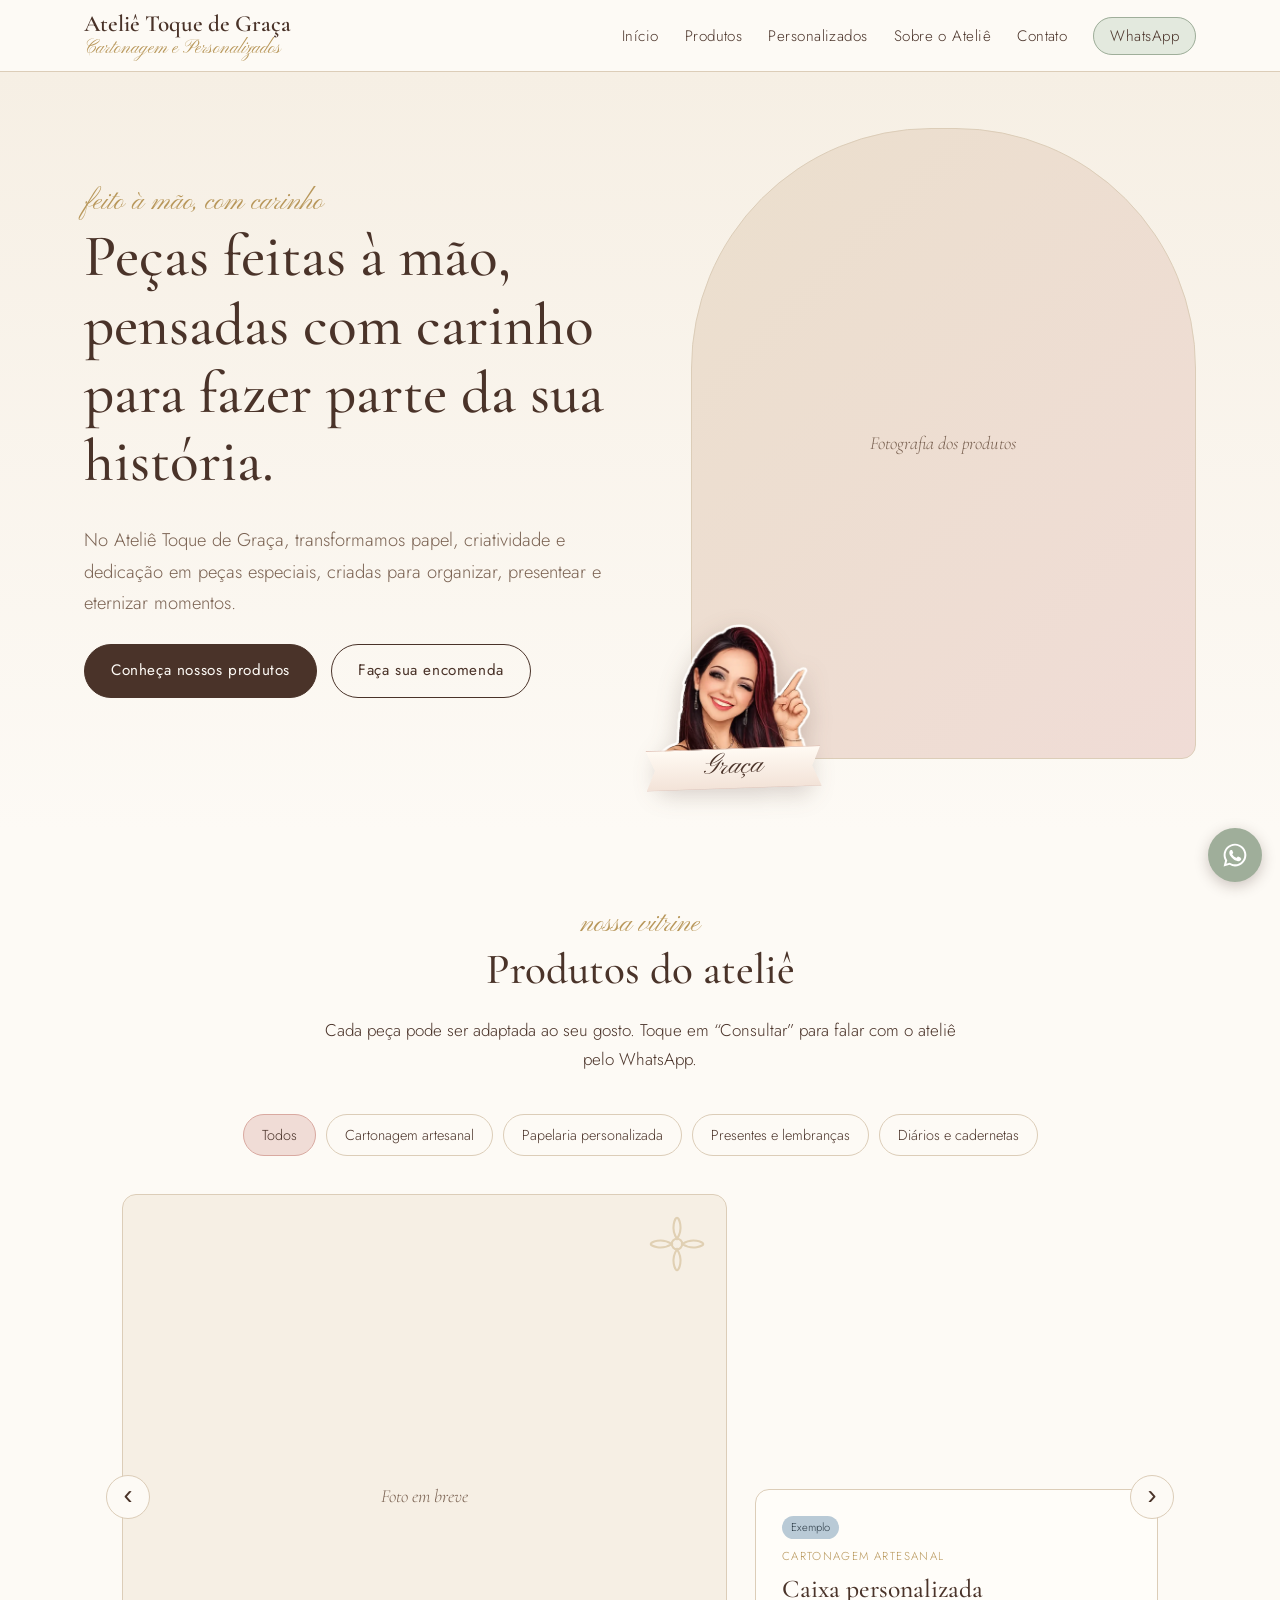
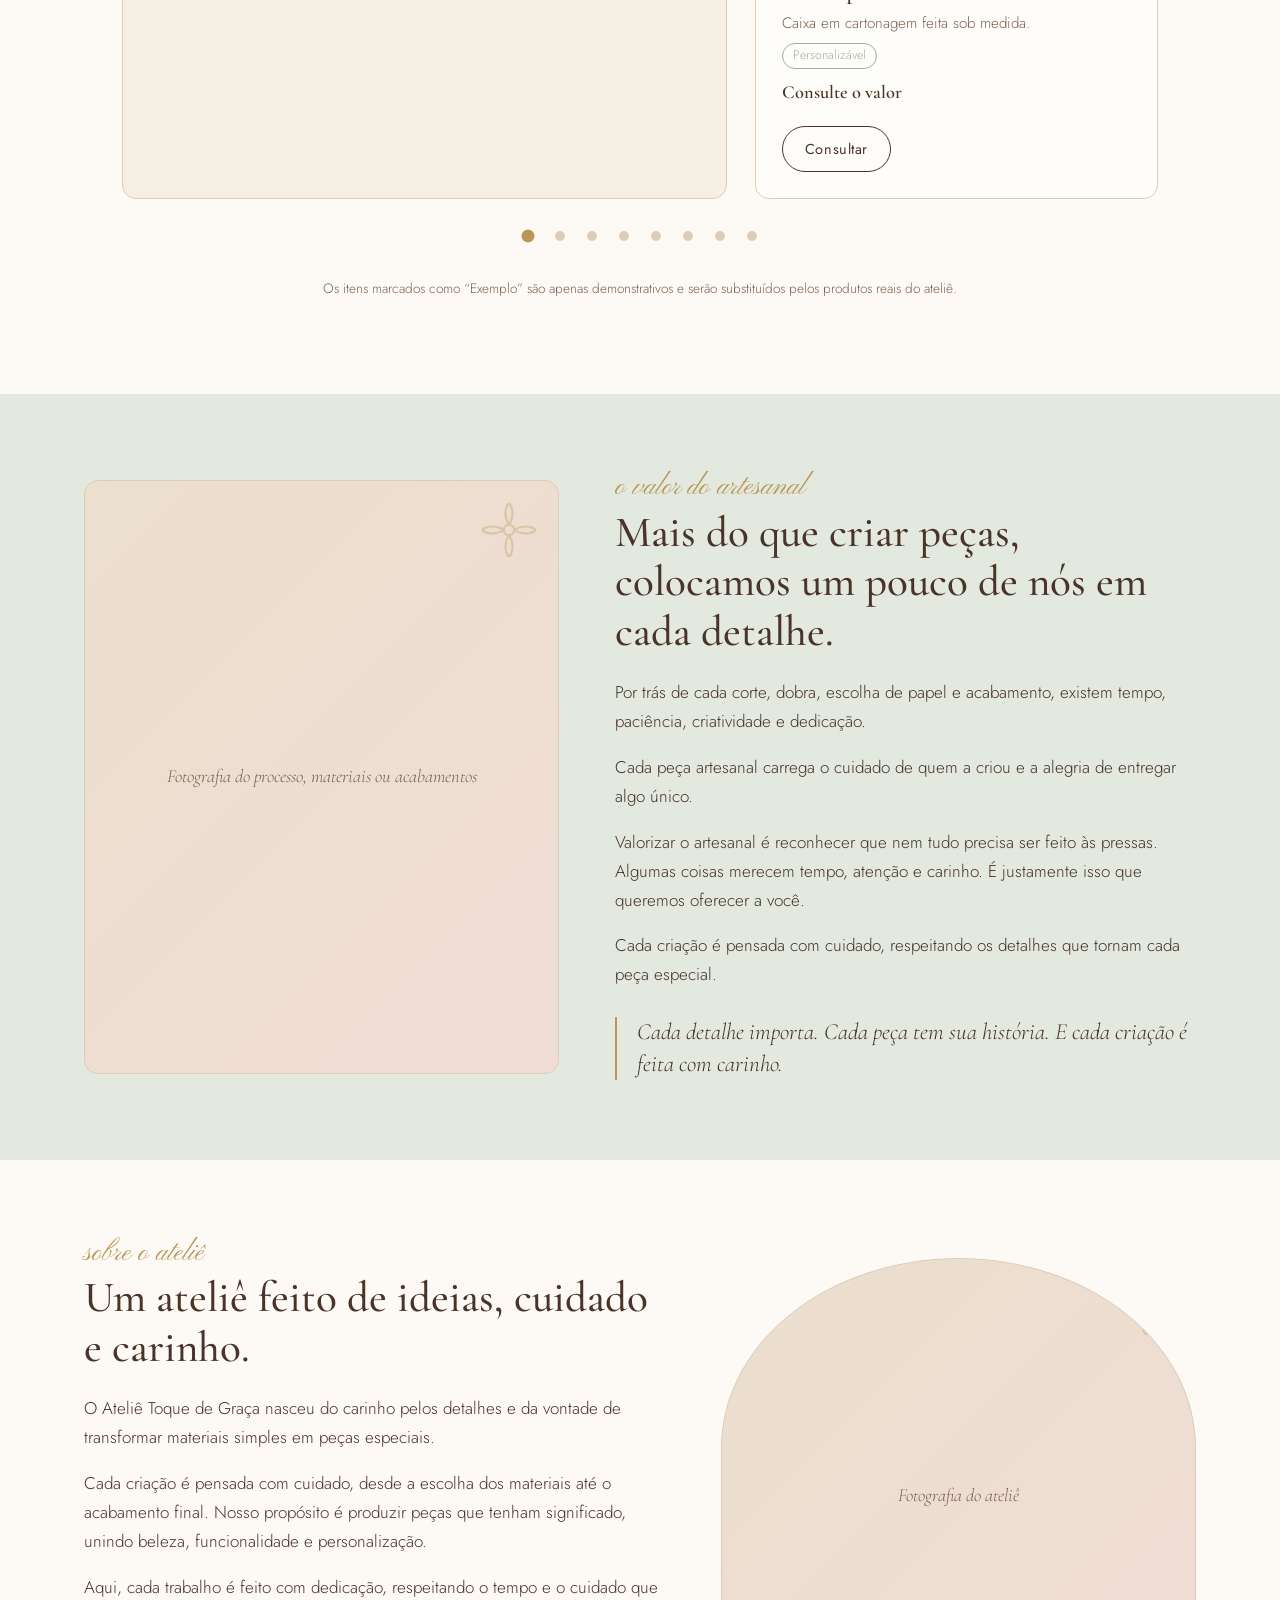
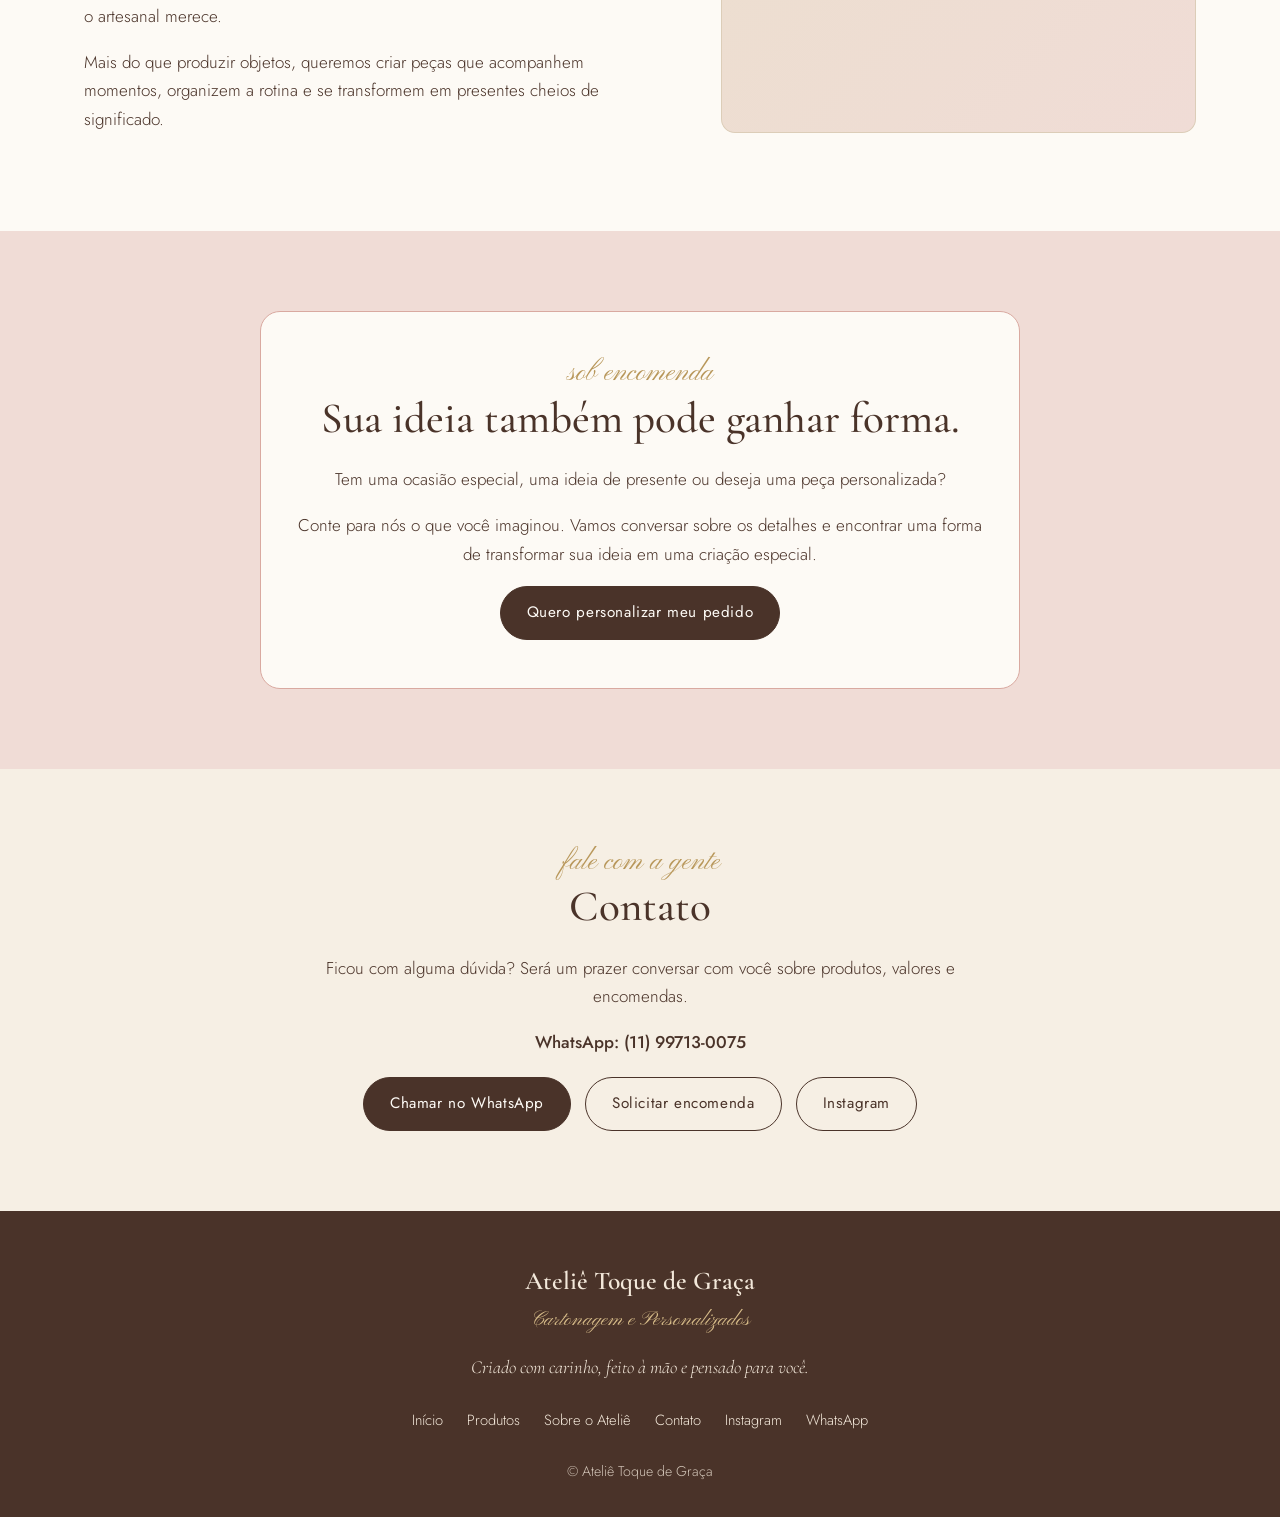
==== index.html @ a58b6990 "Graca" ====
<!DOCTYPE html>
<html lang="pt-BR">
<head>
<meta charset="utf-8">
<meta name="viewport" content="width=device-width, initial-scale=1, viewport-fit=cover">
<title>Ateliê Toque de Graça | Cartonagem e Papelaria Personalizada</title>
<meta name="description" content="Conheça o Ateliê Toque de Graça: cartonagem, papelaria personalizada, presentes e peças artesanais feitas com carinho e atenção aos detalhes.">
<meta name="keywords" content="Ateliê Toque de Graça, cartonagem artesanal, papelaria personalizada, cadernos artesanais, planners personalizados, presentes artesanais, lembrancinhas personalizadas">
<meta property="og:type" content="website">
<meta property="og:locale" content="pt_BR">
<meta property="og:title" content="Ateliê Toque de Graça | Cartonagem e Papelaria Personalizada">
<meta property="og:description" content="Cartonagem, papelaria personalizada, presentes e peças artesanais feitas com carinho.">
<!-- Para a imagem de compartilhamento, adicione: <meta property="og:image" content="URL_DA_IMAGEM"> -->
<meta name="twitter:card" content="summary_large_image">
<link rel="preconnect" href="https://fonts.googleapis.com">
<link rel="preconnect" href="https://fonts.gstatic.com" crossorigin>
<link href="https://fonts.googleapis.com/css2?family=Cormorant+Garamond:ital,wght@0,400;0,500;0,600;1,400&family=Jost:wght@300;400;500&family=Pinyon+Script&display=swap" rel="stylesheet">
<link rel="stylesheet" href="style.css">
</head>
<body>
<header>
  <div class="bar">
    <a class="brand" href="#inicio" aria-label="Ateliê Toque de Graça – início">
      <!-- Para usar o logotipo: coloque o arquivo em images/logo/logo.png e troque este bloco por <img src="images/logo/logo.png" alt="Ateliê Toque de Graça" height="44"> -->
      <b>Ateliê Toque de Graça</b><i>Cartonagem e Personalizados</i>
    </a>
    <button class="burger" id="burger" aria-label="Abrir menu" aria-expanded="false" aria-controls="menu">☰</button>
    <nav id="menu" aria-label="Principal">
      <ul>
        <li><a href="#inicio">Início</a></li>
        <li><a href="#produtos">Produtos</a></li>
        <li><a href="#personalizados">Personalizados</a></li>
        <li><a href="#sobre">Sobre o Ateliê</a></li>
        <li><a href="#contato">Contato</a></li>
        <li><a class="nav-wa" data-wa="ola" href="#">WhatsApp</a></li>
      </ul>
    </nav>
  </div>
</header>

<main>
<section class="hero" id="inicio" style="padding-bottom:72px">
  <div class="wrap">
    <div>
      <span class="eyebrow">feito à mão, com carinho</span>
      <h1>Peças feitas à mão, pensadas com carinho para fazer parte da sua história.</h1>
      <p class="lead">No Ateliê Toque de Graça, transformamos papel, criatividade e dedicação em peças especiais, criadas para organizar, presentear e eternizar momentos.</p>
      <div class="actions">
        <a class="btn btn-solid" href="#produtos">Conheça nossos produtos</a>
        <a class="btn btn-line" data-wa="encomenda" href="#">Faça sua encomenda</a>
      </div>
    </div>
    <div class="hero-visual">
      <!-- Foto de abertura: images/inicio/principal.jpg -->
      <div class="ph arch" data-img="images/inicio/principal.jpg" data-alt="Peças artesanais do Ateliê Toque de Graça" data-label="Fotografia dos produtos"></div>
      <!-- Lugar onde a Graça fica nesta seção. data-fala = o que ela diz (separe alternativas com | ) -->
      <div class="ponto ponto-inicio" data-balao="cima" data-fala="Oi, eu sou a Graça! Seja bem-vinda ao meu ateliê ✨|Voltou pro começo? Que bom te ver por aqui! 💕"></div>
    </div>
  </div>
</section>

<section id="produtos">
  <div class="wrap">
    <div class="head revela">
      <span class="eyebrow">nossa vitrine</span>
      <h2>Produtos do ateliê</h2>
      <p>Cada peça pode ser adaptada ao seu gosto. Toque em “Consultar” para falar com o ateliê pelo WhatsApp.</p>
    </div>
    <div class="tabs" id="tabs" role="group" aria-label="Filtrar por categoria"></div>
    <div class="slider" id="slider" role="region" aria-roledescription="carrossel" aria-label="Produtos do ateliê">
      <div class="stage">
        <!-- Na vitrine a Graça anda de um lado para o outro deste espaço; as falas ficam no campo "fala" de cada produto em script.js -->
        <div class="apresentadora"><div class="palco ponto" id="palco"></div></div>
        <button class="arrow prev" id="prev" type="button" aria-label="Produto anterior">&#8249;</button>
        <div class="viewport" id="viewport"><div class="track" id="track"></div></div>
        <button class="arrow next" id="next" type="button" aria-label="Próximo produto">&#8250;</button>
      </div>
      <div class="dots" id="dots"></div>
    </div>
    <p class="note">Os itens marcados como “Exemplo” são apenas demonstrativos e serão substituídos pelos produtos reais do ateliê.</p>
  </div>
</section>

<section class="craft" id="artesanal">
  <div class="wrap split">
    <!-- Foto do processo: images/atelie/processo.jpg -->
    <div class="foto revela">
      <div class="ph" data-img="images/atelie/processo.jpg" data-alt="Processo de criação no ateliê" data-label="Fotografia do processo, materiais ou acabamentos"></div>
      <div class="ponto ponto-artesanal" data-lado="dir" data-balao="cima" data-fala="Aqui é onde a mágica acontece: corte, dobra e muito carinho ✂️|Cada pecinha passa pelas minhas mãos, viu? 🌷"></div>
    </div>
    <div class="revela">
      <span class="eyebrow">o valor do artesanal</span>
      <h2>Mais do que criar peças, colocamos um pouco de nós em cada detalhe.</h2>
      <p>Por trás de cada corte, dobra, escolha de papel e acabamento, existem tempo, paciência, criatividade e dedicação.</p>
      <p>Cada peça artesanal carrega o cuidado de quem a criou e a alegria de entregar algo único.</p>
      <p>Valorizar o artesanal é reconhecer que nem tudo precisa ser feito às pressas. Algumas coisas merecem tempo, atenção e carinho. É justamente isso que queremos oferecer a você.</p>
      <p>Cada criação é pensada com cuidado, respeitando os detalhes que tornam cada peça especial.</p>
      <blockquote>Cada detalhe importa. Cada peça tem sua história. E cada criação é feita com carinho.</blockquote>
    </div>
  </div>
</section>

<section class="about" id="sobre">
  <div class="wrap split">
    <div id="sobre-texto" class="revela"><!-- Edite o texto abaixo para incluir a história real da marca -->
      <span class="eyebrow">sobre o ateliê</span>
      <h2>Um ateliê feito de ideias, cuidado e carinho.</h2>
      <p>O Ateliê Toque de Graça nasceu do carinho pelos detalhes e da vontade de transformar materiais simples em peças especiais.</p>
      <p>Cada criação é pensada com cuidado, desde a escolha dos materiais até o acabamento final. Nosso propósito é produzir peças que tenham significado, unindo beleza, funcionalidade e personalização.</p>
      <p>Aqui, cada trabalho é feito com dedicação, respeitando o tempo e o cuidado que o artesanal merece.</p>
      <p>Mais do que produzir objetos, queremos criar peças que acompanhem momentos, organizem a rotina e se transformem em presentes cheios de significado.</p>
    </div>
    <!-- Foto do ateliê: images/atelie/atelie.jpg -->
    <div class="foto revela">
      <div class="ph" data-img="images/atelie/atelie.jpg" data-alt="O ateliê e seus materiais" data-label="Fotografia do ateliê"></div>
      <div class="ponto ponto-sobre" data-balao="cima" data-fala="Esse é o meu cantinho! Foi aqui que tudo começou 🏡|Pode entrar, o ateliê é seu também ✨"></div>
    </div>
  </div>
</section>

<section class="custom" id="personalizados">
  <div class="wrap">
    <div class="box revela">
      <div class="ponto ponto-encomenda" data-balao="esq" data-fala="Me conta sua ideia? Eu adoro um desafio! 💕|Tem uma data especial chegando? Vamos criar juntas! 🎀"></div>
      <span class="eyebrow">sob encomenda</span>
      <h2>Sua ideia também pode ganhar forma.</h2>
      <p>Tem uma ocasião especial, uma ideia de presente ou deseja uma peça personalizada?</p>
      <p>Conte para nós o que você imaginou. Vamos conversar sobre os detalhes e encontrar uma forma de transformar sua ideia em uma criação especial.</p>
      <a class="btn btn-solid" data-wa="personalizado" href="#">Quero personalizar meu pedido</a>
    </div>
  </div>
</section>

<section class="contact" id="contato">
  <div class="wrap revela" style="text-align:center;max-width:680px">
    <span class="eyebrow">fale com a gente</span>
    <h2>Contato</h2>
    <div class="ponto ponto-contato" data-balao="cima" data-fala="Me chama no WhatsApp, vou adorar conversar com você! 📲|É só clicar ali que eu respondo rapidinho 😉"></div>
    <p>Ficou com alguma dúvida? Será um prazer conversar com você sobre produtos, valores e encomendas.</p>
    <p><strong style="font-weight:500">WhatsApp: (11) 99713-0075</strong></p>
    <div class="links">
      <a class="btn btn-solid" data-wa="ola" href="#">Chamar no WhatsApp</a>
      <a class="btn btn-line" data-wa="encomenda" href="#">Solicitar encomenda</a>
      <a class="btn btn-line" data-ig href="#" hidden>Instagram</a>
    </div>
  </div>
</section>
</main>

<footer>
  <div class="wrap">
    <b>Ateliê Toque de Graça</b><i>Cartonagem e Personalizados</i>
    <p style="margin-top:14px;font-family:var(--serif);font-style:italic;font-size:1.15rem">Criado com carinho, feito à mão e pensado para você.</p>
    <ul>
      <li><a href="#inicio">Início</a></li><li><a href="#produtos">Produtos</a></li>
      <li><a href="#sobre">Sobre o Ateliê</a></li><li><a href="#contato">Contato</a></li>
      <li><a data-ig href="#" hidden>Instagram</a></li><li><a data-wa="ola" href="#">WhatsApp</a></li>
    </ul>
    <small>© Ateliê Toque de Graça</small>
  </div>
</footer>

<!-- A Graça (uma só): o script leva ela até o "ponto" da seção que está na tela -->
<figure class="graca espera" id="graca" aria-hidden="true">
  <div class="corpo"><img src="images/graca/graca.webp" alt="" width="640" height="677"><span class="fita">Graça</span></div>
  <div class="balao b-cima"><p class="fala"><span class="fala-reserva"></span><span class="fala-texto"></span></p></div>
</figure>

<a class="float" data-wa="ola" href="#" aria-label="Conversar pelo WhatsApp">
  <svg viewBox="0 0 32 32" aria-hidden="true"><path d="M16 3C8.8 3 3 8.8 3 16c0 2.3.6 4.5 1.7 6.4L3 29l6.8-1.8A13 13 0 0 0 16 29c7.2 0 13-5.8 13-13S23.2 3 16 3zm0 23.7c-2 0-3.9-.6-5.5-1.6l-.4-.2-4 1.1 1.1-3.9-.3-.4A10.7 10.7 0 1 1 16 26.700zm5.9-8c-.3-.2-1.900-.9-2.200-1s-.5-.2-.7.2-.8 1-1 1.200-.4.2-.7 0a8.700 8.700 0 0 1-4.300-3.800c-.3-.6.300-.5.900-1.700.1-.2 0-.4 0-.5l-1-2.300c-.3-.6-.5-.5-.7-.5h-.6c-.2 0-.6.100-.9.400s-1.200 1.200-1.200 2.900 1.200 3.300 1.400 3.500 2.400 3.700 5.800 5.100c2.100.9 2.900.9 4 .8.600-.1 1.900-.8 2.200-1.500s.3-1.400.2-1.500-.3-.2-.6-.4z"/></svg>
</a>

<script src="script.js"></script>
</body>
</html>
---- style.css ----
:root{
  box-sizing:border-box;padding-top:env(safe-area-inset-top,0px);padding-bottom:env(safe-area-inset-bottom,0px);
  --creme:#f6efe4;--offwhite:#fdfaf5;--bege:#ebdfcd;--rose:#d9a9a0;--rose-soft:#f0dcd6;
  --sage:#9fae9a;--sage-soft:#e3e9de;--azul:#b9cad6;--ouro:#b8975a;
  --txt:#4a3329;--txt2:#7a6252;--line:#dccdb8;--card:#fffdf9;--btn-txt:#fffaf3;
  --serif:"Cormorant Garamond",Georgia,"Times New Roman",serif;
  --sans:"Jost",system-ui,-apple-system,"Segoe UI",Arial,sans-serif;
  --script:"Pinyon Script","Snell Roundhand",cursive;
}
@media (prefers-color-scheme:dark){:root:not([data-theme="light"]){
  --creme:#2b231e;--offwhite:#231c18;--bege:#352b24;--rose:#c9948b;--rose-soft:#3b2d29;
  --sage:#8d9d88;--sage-soft:#2c332b;--azul:#51606b;--ouro:#cfb07a;--txt:#f3e8da;--txt2:#cdb9a6;
  --line:#4a3d34;--card:#2a221d;--btn-txt:#2b1e17}}
:root[data-theme="dark"]{--creme:#2b231e;--offwhite:#231c18;--bege:#352b24;--rose:#c9948b;--rose-soft:#3b2d29;--sage:#8d9d88;--sage-soft:#2c332b;--azul:#51606b;--ouro:#cfb07a;--txt:#f3e8da;--txt2:#cdb9a6;--line:#4a3d34;--card:#2a221d;--btn-txt:#2b1e17}
*,*::before,*::after{box-sizing:inherit}
html{scroll-behavior:smooth;scroll-padding-top:calc(env(safe-area-inset-top,0px) + 84px)}
body{margin:0;background:var(--offwhite);color:var(--txt);font-family:var(--sans);font-weight:300;line-height:1.7;font-size:17px}
body::before{content:"";position:fixed;inset:0 0 auto;height:env(safe-area-inset-top,0px);background:var(--offwhite);z-index:60}
img{max-width:100%;display:block}
a{color:inherit}
h1,h2,h3{font-family:var(--serif);font-weight:500;line-height:1.15;margin:0 0 .5em;color:var(--txt)}
h1{font-size:clamp(2.2rem,5.2vw,3.7rem)}h2{font-size:clamp(1.8rem,3.6vw,2.7rem)}h3{font-size:1.35rem}
p{margin:0 0 1em}
.wrap{max-width:1160px;margin:0 auto;padding:0 24px}
.eyebrow{font-family:var(--script);color:var(--ouro);font-size:1.75rem;line-height:1;display:block;margin-bottom:.35rem}
.rule{display:flex;align-items:center;gap:12px;color:var(--ouro);margin:20px 0}
.rule::before,.rule::after{content:"";height:1px;background:var(--line);flex:1}
.btn{display:inline-block;text-decoration:none;font-family:var(--sans);font-weight:400;font-size:.95rem;letter-spacing:.04em;padding:13px 26px;border-radius:999px;border:1px solid var(--txt);cursor:pointer;transition:background .25s,color .25s,transform .25s}
.btn-solid{background:var(--txt);color:var(--offwhite)}
.btn-solid:hover{background:var(--rose);border-color:var(--rose);color:#3a2620}
.btn-line{background:transparent;color:var(--txt)}
.btn-line:hover{background:var(--rose-soft)}
.btn:focus-visible,a:focus-visible,button:focus-visible{outline:2px solid var(--ouro);outline-offset:3px}
/* header */
header{position:sticky;top:env(safe-area-inset-top,0px);z-index:50;background:color-mix(in srgb,var(--offwhite) 94%,transparent);border-bottom:1px solid var(--line)}
.bar{display:flex;align-items:center;justify-content:space-between;gap:16px;padding:12px 24px;max-width:1160px;margin:0 auto}
.brand{text-decoration:none;line-height:1.1}
.brand b{font-family:var(--serif);font-weight:600;font-size:1.45rem;display:block}
.brand i{font-family:var(--script);font-style:normal;color:var(--ouro);font-size:1.2rem}
nav ul{list-style:none;display:flex;gap:26px;margin:0;padding:0;align-items:center}
nav a{text-decoration:none;font-size:.95rem;letter-spacing:.03em}
nav a:hover{color:var(--ouro)}
.nav-wa{border:1px solid var(--sage);padding:7px 16px;border-radius:999px;background:var(--sage-soft)}
.burger{display:none;background:none;border:1px solid var(--line);border-radius:8px;width:44px;height:44px;cursor:pointer;color:var(--txt);font-size:1.3rem}
@media(max-width:820px){
  .burger{display:block}
  nav{position:absolute;left:0;right:0;top:100%;background:var(--offwhite);border-bottom:1px solid var(--line);display:none}
  nav.open{display:block}
  nav ul{flex-direction:column;align-items:flex-start;padding:16px 24px 22px;gap:14px}
}
/* hero */
.hero{background:linear-gradient(180deg,var(--creme),var(--offwhite));padding:56px 0 72px;overflow:hidden}
.hero .wrap{display:grid;grid-template-columns:1.05fr .95fr;gap:48px;align-items:center}
.hero p.lead{font-size:1.15rem;color:var(--txt2);max-width:34em}
.actions{display:flex;flex-wrap:wrap;gap:14px;margin-top:26px}
.ph{position:relative;background:linear-gradient(135deg,var(--bege),var(--rose-soft));border:1px solid var(--line);display:flex;align-items:center;justify-content:center;text-align:center;color:var(--txt2);overflow:hidden}
.ph span{font-family:var(--serif);font-style:italic;font-size:1.15rem;padding:16px}
.ph svg{position:absolute;opacity:.35;width:70px;top:14px;right:14px;color:var(--ouro)}
.ph img{position:absolute;inset:0;width:100%;height:100%;object-fit:cover}
.arch{aspect-ratio:4/5;border-radius:240px 240px 14px 14px}
@media(max-width:820px){.hero .wrap{grid-template-columns:1fr;gap:32px}.arch{max-width:380px;margin:0 auto;width:100%}}
section{padding:80px 0}
.head{text-align:center;max-width:640px;margin:0 auto 40px}
/* catalog */
.tabs{display:flex;flex-wrap:wrap;gap:10px;justify-content:center;margin-bottom:36px}
.tab{font:inherit;font-size:.9rem;background:transparent;color:var(--txt);border:1px solid var(--line);padding:8px 18px;border-radius:999px;cursor:pointer}
.tab[aria-pressed="true"]{background:var(--rose-soft);border-color:var(--rose)}
.grid{display:grid;grid-template-columns:repeat(4,1fr);gap:22px}
@media(max-width:1020px){.grid{grid-template-columns:repeat(3,1fr)}}
@media(max-width:760px){.grid{grid-template-columns:repeat(2,1fr);gap:14px}}
@media(max-width:380px){.grid{grid-template-columns:1fr}}
.card{background:var(--card);border:1px solid var(--line);border-radius:14px;overflow:hidden;display:flex;flex-direction:column}
.card .ph{aspect-ratio:1/1;border:0;border-bottom:1px solid var(--line)}
.card .body{padding:16px;display:flex;flex-direction:column;gap:6px;flex:1}
.card h3{font-size:1.2rem;margin:0}
.cat{font-size:.72rem;letter-spacing:.12em;text-transform:uppercase;color:var(--ouro)}
.card p{font-size:.92rem;color:var(--txt2);margin:0;line-height:1.5}
.price{font-family:var(--serif);font-size:1.15rem;font-weight:600}
.tag{font-size:.78rem;color:var(--sage);border:1px solid var(--sage);border-radius:999px;padding:1px 10px;align-self:flex-start}
.demo{font-size:.7rem;background:var(--azul);color:#2b3a45;padding:2px 9px;border-radius:999px;align-self:flex-start}
.card .btn{margin-top:auto;text-align:center;padding:10px 14px;font-size:.88rem}
.note{text-align:center;font-size:.85rem;color:var(--txt2);margin-top:28px}
/* craft */
.craft{background:var(--sage-soft)}
.split{display:grid;grid-template-columns:.9fr 1.1fr;gap:56px;align-items:center}
.split .ph{aspect-ratio:4/5;border-radius:14px}
@media(max-width:820px){.split{grid-template-columns:1fr;gap:32px}}
blockquote{font-family:var(--serif);font-style:italic;font-size:1.45rem;line-height:1.35;margin:28px 0 0;padding-left:20px;border-left:2px solid var(--ouro)}
.about .split{grid-template-columns:1.1fr .9fr}
.about .split .ph{aspect-ratio:1/1;border-radius:50% 50% 14px 14px / 40% 40% 14px 14px}
@media(max-width:820px){.about .split{grid-template-columns:1fr}.about .split .ph{order:-1;max-width:420px;margin:0 auto;width:100%}}
/* custom */
.custom{background:var(--rose-soft)}
.box{max-width:760px;margin:0 auto;text-align:center;border:1px solid var(--rose);border-radius:20px;padding:48px 28px;background:var(--offwhite)}
/* contact */
.contact{background:var(--creme)}
.links{display:flex;flex-wrap:wrap;gap:14px;justify-content:center;margin-top:20px}
footer{background:var(--txt);color:#f3e8da;padding:48px 0 32px;text-align:center}
footer b{font-family:var(--serif);font-size:1.6rem;font-weight:600;display:block}
footer i{font-family:var(--script);font-style:normal;color:#d8bd8a;font-size:1.3rem}
footer ul{list-style:none;display:flex;flex-wrap:wrap;gap:8px 24px;justify-content:center;padding:0;margin:22px 0}
footer a{text-decoration:none;font-size:.92rem;color:#f3e8da}footer a:hover{color:#d8bd8a}
footer small{opacity:.8}
.float{position:fixed;right:18px;bottom:calc(18px + env(safe-area-inset-bottom,0px));z-index:55;width:54px;height:54px;border-radius:50%;background:var(--sage);display:flex;align-items:center;justify-content:center;box-shadow:0 4px 14px rgba(60,40,30,.25)}
.float svg{width:28px;height:28px;fill:#fff}
@media(prefers-reduced-motion:reduce){html{scroll-behavior:auto}*{transition:none!important}}

/* ===== carrossel de produtos ===== */
.slider{max-width:1040px;margin:0 auto}
.stage{position:relative}
.viewport{overflow:hidden;border-radius:16px}
.track{display:flex;transition:transform .6s ease}
.slide{flex:0 0 100%;display:grid;grid-template-columns:1.5fr 1fr;gap:28px;align-items:center;padding:2px}
.slide .ph{aspect-ratio:4/3;border-radius:14px}
.info{background:var(--card);border:1px solid var(--line);border-radius:14px;padding:26px;display:flex;flex-direction:column;gap:8px}
.info h3{margin:0;font-size:1.6rem}
.info p{font-size:.95rem;color:var(--txt2);margin:0;line-height:1.55}
.info .btn{align-self:flex-start;margin-top:10px;padding:10px 22px;font-size:.9rem}
.arrow{position:absolute;top:50%;transform:translateY(-50%);z-index:5;width:44px;height:44px;border-radius:50%;border:1px solid var(--line);background:var(--offwhite);color:var(--txt);font-size:1.7rem;line-height:1;cursor:pointer;display:flex;align-items:center;justify-content:center;padding:0 0 4px}
.arrow:hover{background:var(--rose-soft);border-color:var(--rose)}
.arrow.prev{left:-14px}.arrow.next{right:-14px}
.dots{display:flex;gap:6px;justify-content:center;margin-top:22px;flex-wrap:wrap}
.dot{width:26px;height:26px;border:0;background:none;padding:0;cursor:pointer;display:flex;align-items:center;justify-content:center}
.dot::before{content:"";width:10px;height:10px;border-radius:50%;background:var(--line);transition:background .25s,transform .25s}
.dot[aria-current="true"]::before{background:var(--ouro);transform:scale(1.3)}
/* foto no maior tamanho possível, sem cortar */
.slide .ph{aspect-ratio:1/1;width:min(100%,80vh);justify-self:center;background:var(--creme)}
.slide .ph img{object-fit:contain;padding:0}
@media(max-width:760px){
  .arrow{top:calc((100vw - 48px) * .5)}
}

/* ================= GRAÇA, A APRESENTADORA =================
   Uma só Graça, posicionada pelo script no "ponto" (.ponto) da seção que está na tela.
   Para mudar onde ela fica em cada seção, ajuste os .ponto-* abaixo. */
:root{--gw:clamp(112px,12vw,156px);--gh:calc(var(--gw) * 1.06)}
body{overflow-x:clip}
.graca{position:absolute;left:0;top:0;z-index:40;margin:0;width:var(--gw);pointer-events:none;
  transition:transform var(--viagem,1.1s) cubic-bezier(.55,0,.3,1)}
.graca.sem-transicao{transition:none}
.graca.espera{visibility:hidden}
.graca .corpo{position:relative;transform-origin:50% 100%;animation:respirar 3.6s ease-in-out infinite}
.graca img{width:100%;height:auto;filter:drop-shadow(0 8px 12px rgba(74,51,41,.22));transition:transform .5s ease}
.graca.virada img{transform:scaleX(-1)}
.graca .fita{position:absolute;left:-7%;right:-7%;bottom:-2px;padding:.05em 0 .12em;text-align:center;
  font-family:var(--script);font-size:calc(var(--gw) * .19);line-height:1.15;color:#4a3329;
  background:linear-gradient(180deg,#fffaf3,#f3e3d8);border-top:1px solid #e3c8bd;border-bottom:1px solid #e3c8bd;
  clip-path:polygon(0 0,100% 0,95% 50%,100% 100%,0 100%,5% 50%);transform:rotate(-2deg);box-shadow:0 3px 8px rgba(74,51,41,.15)}

/* balão de fala (acompanha a Graça) */
.balao{position:absolute;z-index:3;width:max-content;max-width:var(--balao-max,260px);background:var(--card);color:var(--txt);
  border:1px solid var(--rose);border-radius:22px;padding:12px 18px;box-shadow:0 10px 26px rgba(74,51,41,.14);
  opacity:0;transform:translateY(8px) scale(.94);transition:opacity .3s ease,transform .35s cubic-bezier(.3,1.5,.5,1)}
.balao.mostra{opacity:1;transform:none}
.balao::before{content:"";position:absolute;width:16px;height:16px;background:var(--card);border:1px solid var(--rose);border-top:0;border-right:0}
.balao.b-dir{left:calc(100% + 14px);top:8%;transform-origin:0 50%}
.balao.b-dir::before{left:-9px;top:22px;transform:rotate(45deg)}
.balao.b-esq{right:calc(100% + 14px);top:8%;transform-origin:100% 50%}
.balao.b-esq::before{right:-9px;top:22px;transform:rotate(225deg)}
.balao.b-cima{bottom:calc(100% + 14px);left:-6px;transform-origin:20% 100%}
.balao.b-cima::before{left:40px;bottom:-9px;transform:rotate(-45deg)}
.balao.b-cima.b-alinha-dir{left:auto;right:-6px;transform-origin:80% 100%}
.balao.b-cima.b-alinha-dir::before{left:auto;right:40px}
.fala{margin:0;display:grid;font-size:.98rem;line-height:1.45}
.fala>span{grid-area:1/1}
.fala-reserva{visibility:hidden}
.fala-texto::after{content:"";display:inline-block;width:2px;height:1em;margin-left:2px;vertical-align:-.12em;background:var(--ouro);opacity:0}
.digitando .fala-texto::after{opacity:1;animation:cursor .7s steps(1) infinite}

/* pontos: onde os pés da Graça ficam em cada seção (altura 0 = linha do chão) */
.ponto{position:absolute;width:var(--gw);height:0;pointer-events:none}
.hero-visual,.foto,.contact .wrap{position:relative}
.ponto-inicio{left:-34px;bottom:-26px}
.ponto-artesanal{right:-26px;bottom:-22px}
.ponto-sobre{left:-26px;bottom:-22px}
.ponto-encomenda{right:26px;top:22px}
.ponto-contato{left:-200px;bottom:6px}
/* vitrine: espaço onde ela anda de um lado para o outro */
.apresentadora{max-width:820px;margin:0 auto 18px}
.palco.ponto{position:relative;width:auto;height:calc(var(--gh) + 18px)}

@media(min-width:1000px){
  .stage .apresentadora{position:absolute;top:0;right:0;width:calc((100% - 28px) / 2.5);margin:0;z-index:4}
  .slide .info{align-self:end;margin-top:calc(var(--gh) + 50px)}
}
@media(min-width:761px) and (max-width:999px){ .arrow{top:calc(50% + (var(--gh) + 36px) / 2)} }
@media(max-width:820px){
  .hero-visual{max-width:380px;margin:0 auto;width:100%}
  .hero-visual .arch{max-width:none}
  .ponto-inicio{left:-12px}
  .about .split .foto{order:-1;max-width:420px;margin:0 auto;width:100%}
  .ponto-artesanal{right:-8px}
  .ponto-sobre{left:-8px}
  .contact{padding-bottom:calc(var(--gh) + 115px)}
  .ponto-contato{left:auto;right:8px;top:auto;bottom:calc(-1 * var(--gh) - 84px)}
}
@media(max-width:760px){
  .slide{grid-template-columns:1fr;gap:16px}
  .slide .ph{width:100%}
  .arrow{top:calc(var(--gh) + 36px + (100vw - 48px) * .5)}
}
@media(max-width:600px){
  .balao{padding:9px 13px;border-radius:18px}
  .fala{font-size:.9rem;line-height:1.4}
  .ponto-encomenda{right:12px}
}

/* animações */
@keyframes respirar{0%,100%{transform:translateY(0) scale(1)}50%{transform:translateY(-3px) scale(1.012)}}
@keyframes falar{0%,100%{transform:rotate(0)}25%{transform:rotate(-1.8deg) translateY(-2px)}75%{transform:rotate(1.8deg)}}
@keyframes andar{0%,100%{transform:none}15%{transform:translateY(-18px) rotate(-5deg)}30%{transform:none}
  48%{transform:translateY(-18px) rotate(5deg)}64%{transform:none}80%{transform:translateY(-9px) rotate(-2deg)}}
@keyframes chegar{0%{opacity:0;transform:translateY(46px) scale(.6)}60%{opacity:1;transform:translateY(-10px) scale(1.05)}100%{opacity:1;transform:none}}
@keyframes acenar{0%,100%{transform:rotate(0)}20%{transform:rotate(-6deg)}40%{transform:rotate(5deg)}60%{transform:rotate(-4deg)}80%{transform:rotate(2deg)}}
@keyframes cursor{50%{opacity:0}}
.graca.falando .corpo{animation:falar .9s ease-in-out infinite}
.graca.andando .corpo{animation:andar var(--viagem,1s) ease-in-out}
.graca.acena .corpo{animation:acenar 1.1s ease-in-out}
.graca.chega .corpo{animation:chegar .8s cubic-bezier(.3,1.4,.5,1) both}

/* revelar seções ao rolar */
.js .revela{opacity:0;transform:translateY(26px);transition:opacity .8s ease,transform .8s ease}
.js .revela.visivel{opacity:1;transform:none}

@media(prefers-reduced-motion:reduce){
  .graca .corpo{animation:none!important}
  .js .revela{opacity:1;transform:none}
  .digitando .fala-texto::after{animation:none;opacity:0}
}
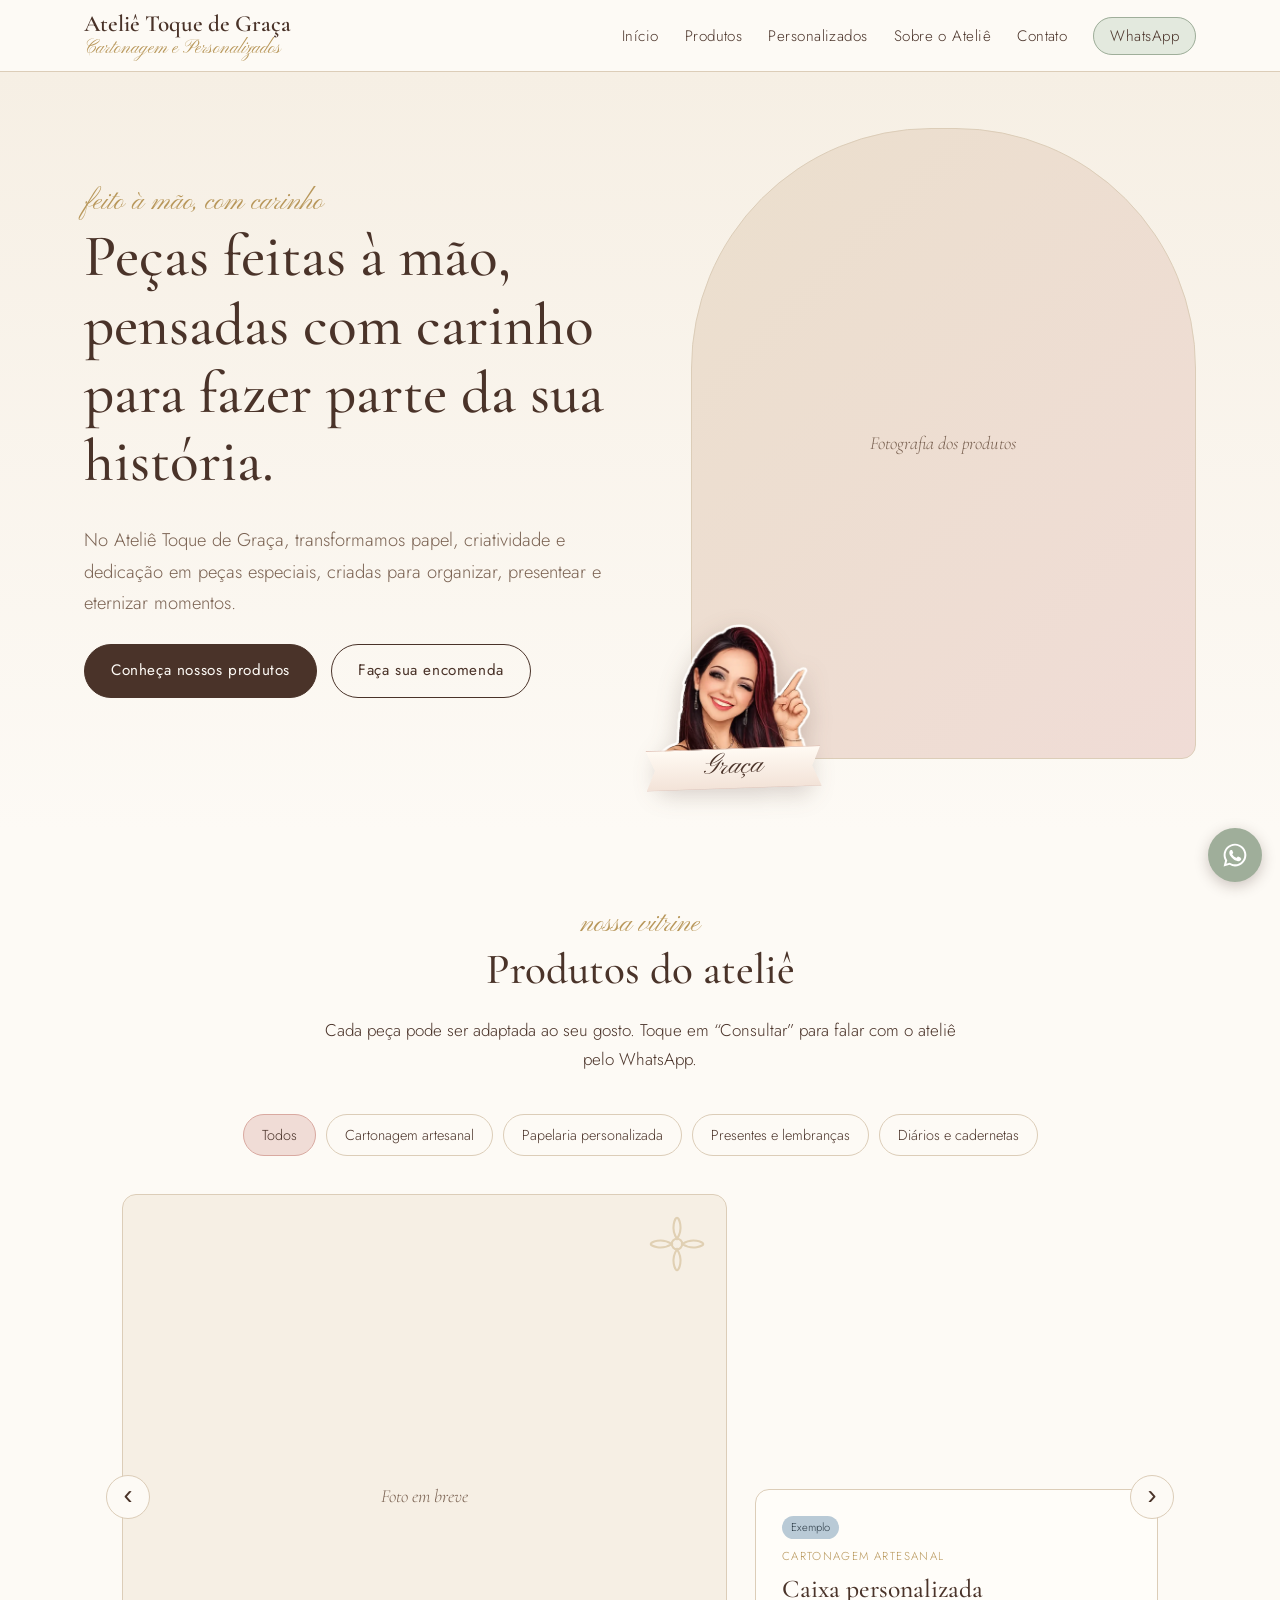
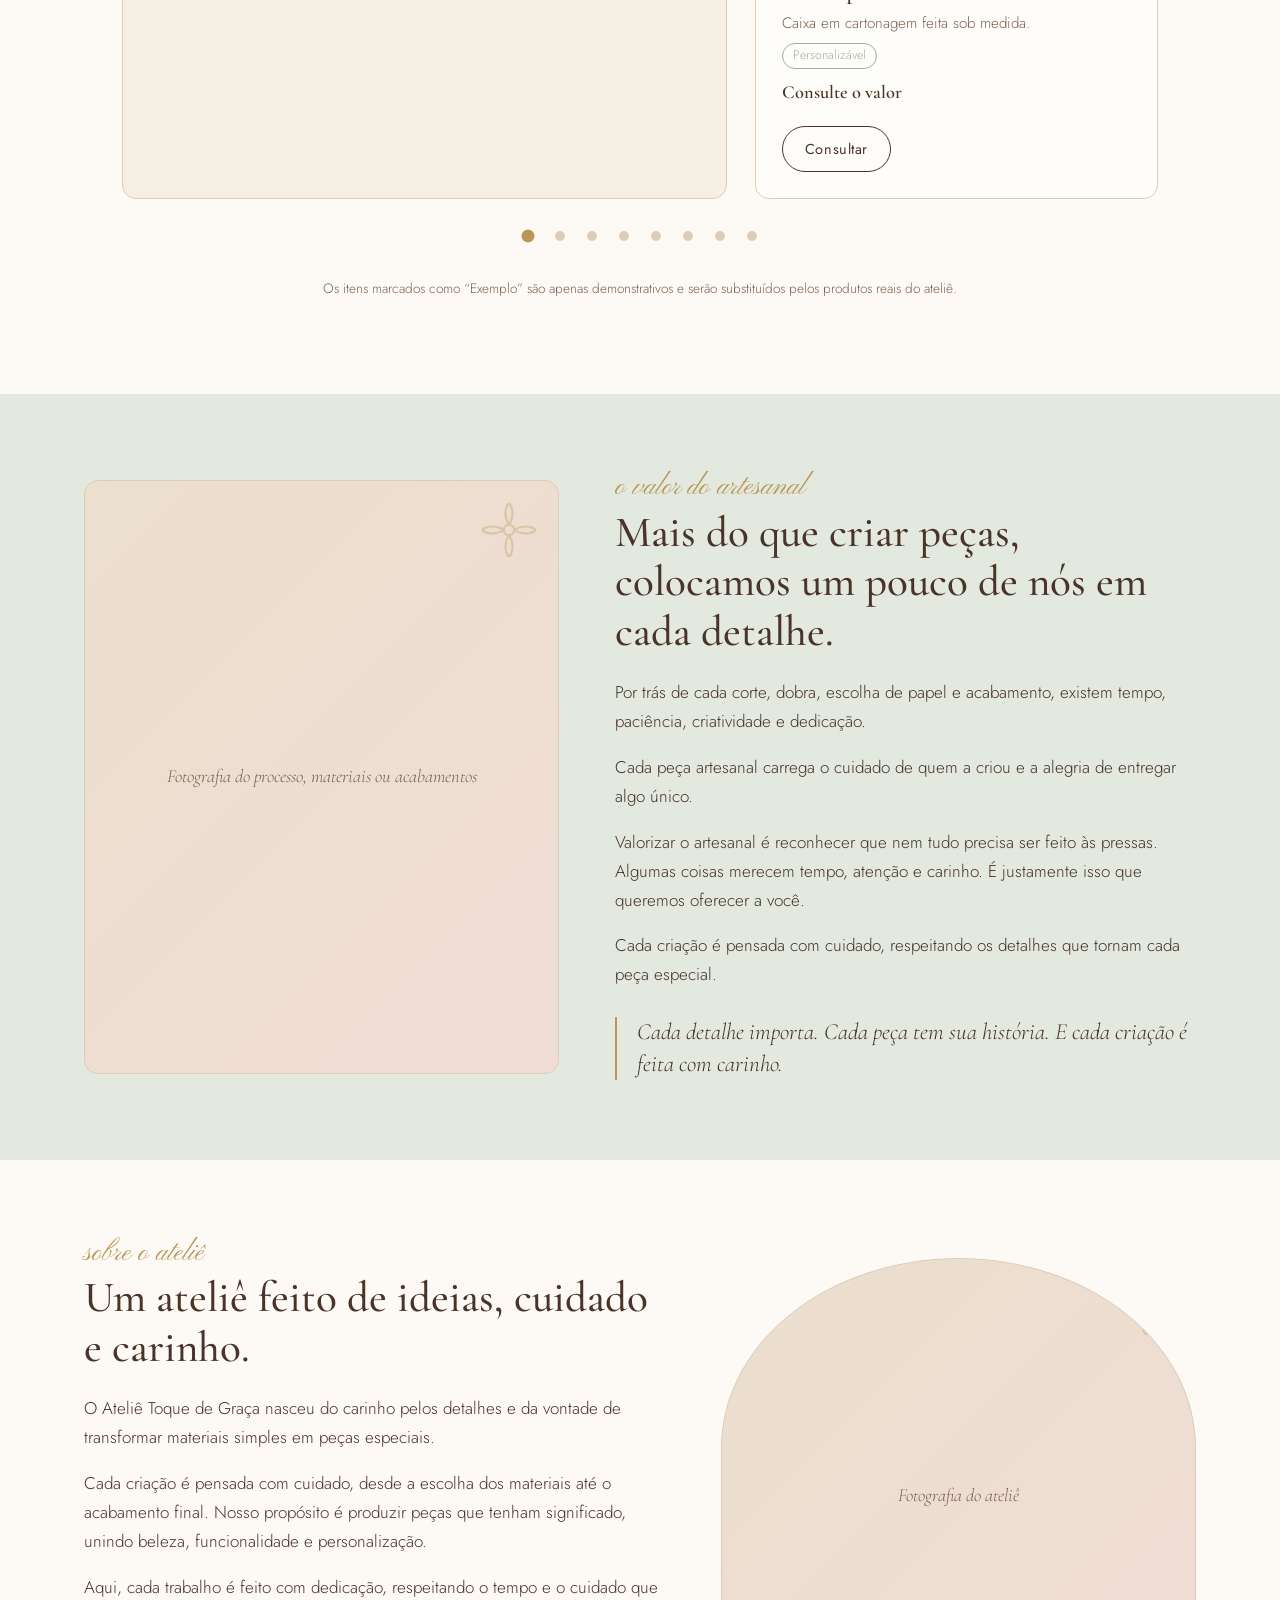
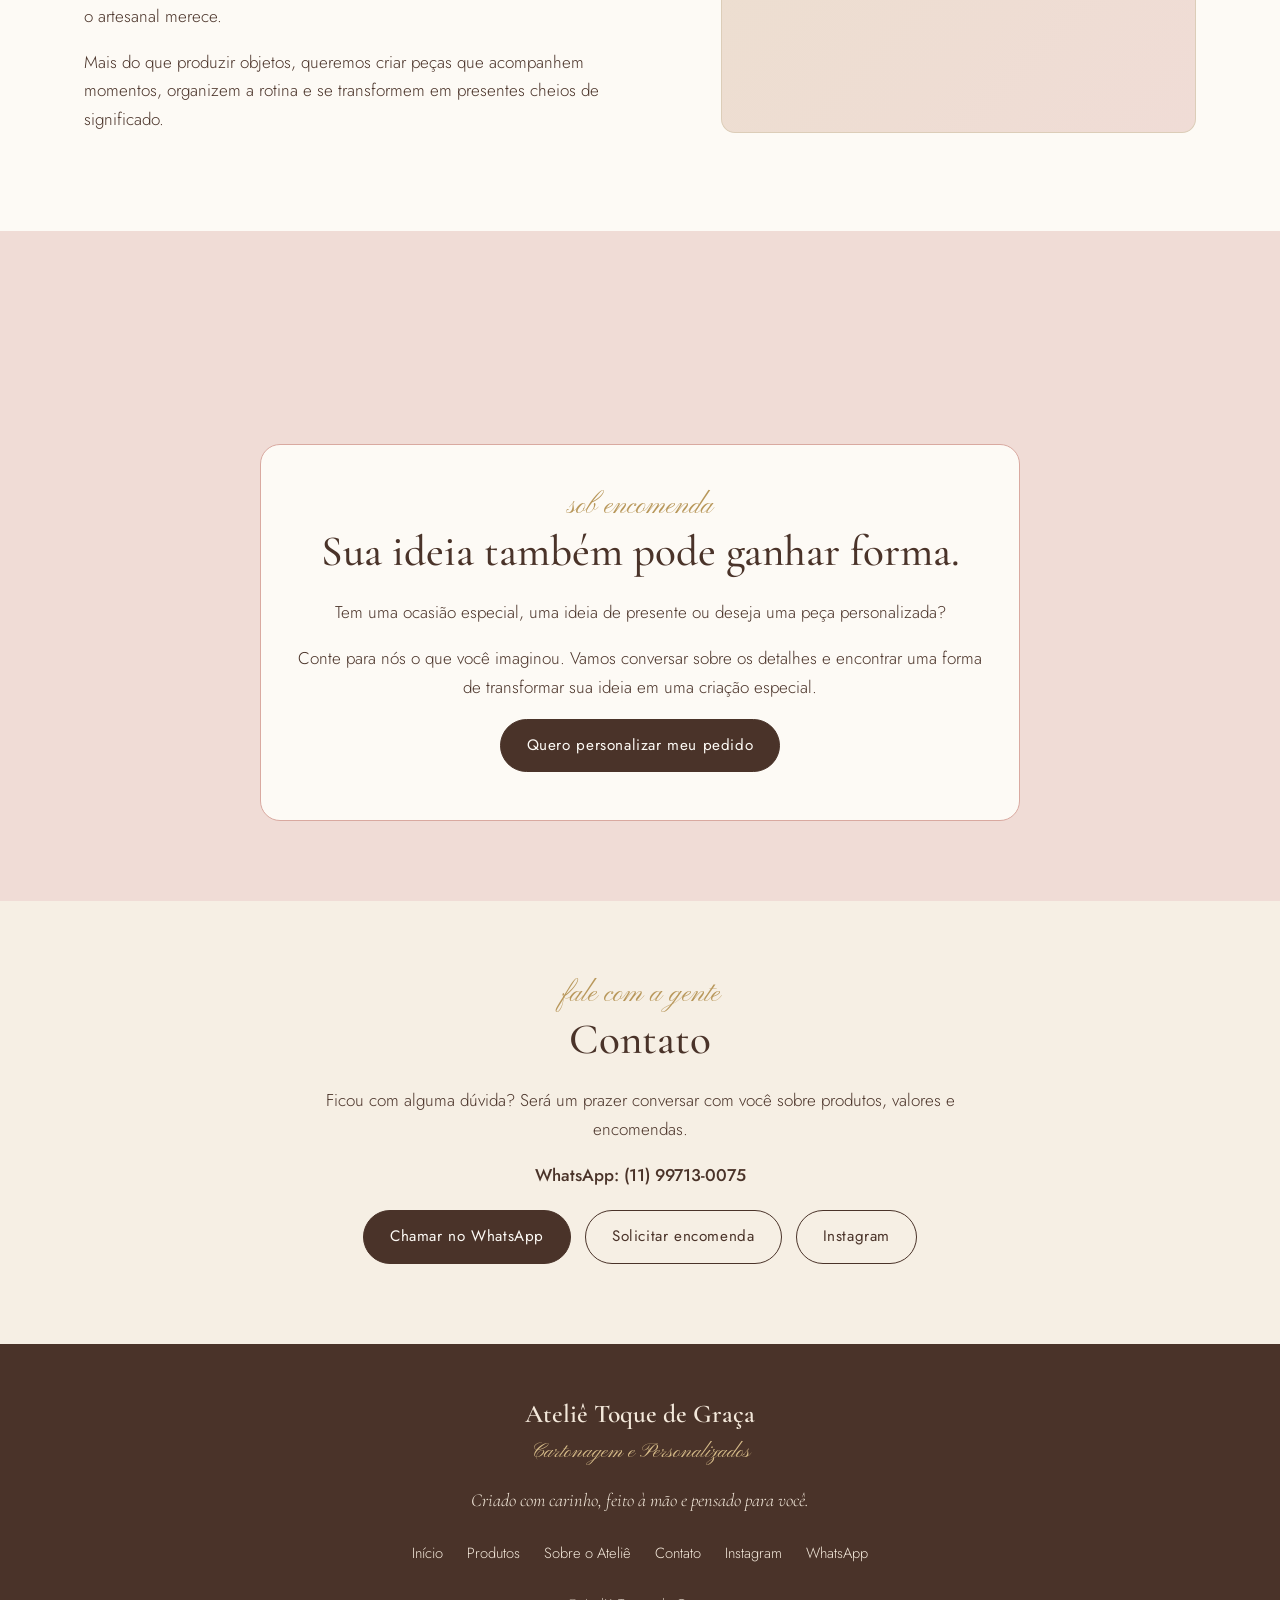
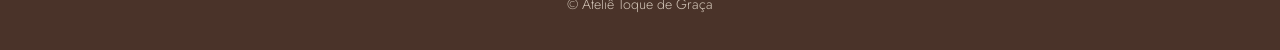
==== commit 83de83bb: "Graça em cima da moldura" ====
--- a/index.html
+++ b/index.html
@@ -121,7 +121,7 @@
 <section class="custom" id="personalizados">
   <div class="wrap">
     <div class="box revela">
-      <div class="ponto ponto-encomenda" data-balao="esq" data-fala="Me conta sua ideia? Eu adoro um desafio! 💕|Tem uma data especial chegando? Vamos criar juntas! 🎀"></div>
+      <div class="ponto ponto-encomenda" data-fixo data-balao="esq" data-fala="Me conta sua ideia? Eu adoro um desafio! 💕|Tem uma data especial chegando? Vamos criar juntas! 🎀"></div>
       <span class="eyebrow">sob encomenda</span>
       <h2>Sua ideia também pode ganhar forma.</h2>
       <p>Tem uma ocasião especial, uma ideia de presente ou deseja uma peça personalizada?</p>
--- a/style.css
+++ b/style.css
@@ -169,11 +169,13 @@
 
 /* pontos: onde os pés da Graça ficam em cada seção (altura 0 = linha do chão) */
 .ponto{position:absolute;width:var(--gw);height:0;pointer-events:none}
-.hero-visual,.foto,.contact .wrap{position:relative}
+.hero-visual,.foto,.box,.contact .wrap{position:relative}
 .ponto-inicio{left:-34px;bottom:-26px}
 .ponto-artesanal{right:-26px;bottom:-22px}
 .ponto-sobre{left:-26px;bottom:-22px}
-.ponto-encomenda{right:26px;top:22px}
+/* sob encomenda: em pé em cima da moldura, com a faixa apoiada na borda */
+.custom{padding-top:calc(var(--gh) + 50px)}
+.ponto-encomenda{right:56px;top:calc(var(--gw) * .1)}
 .ponto-contato{left:-200px;bottom:6px}
 /* vitrine: espaço onde ela anda de um lado para o outro */
 .apresentadora{max-width:820px;margin:0 auto 18px}
@@ -202,7 +204,7 @@
 @media(max-width:600px){
   .balao{padding:9px 13px;border-radius:18px}
   .fala{font-size:.9rem;line-height:1.4}
-  .ponto-encomenda{right:12px}
+  .ponto-encomenda{right:18px}
 }
 
 /* animações */
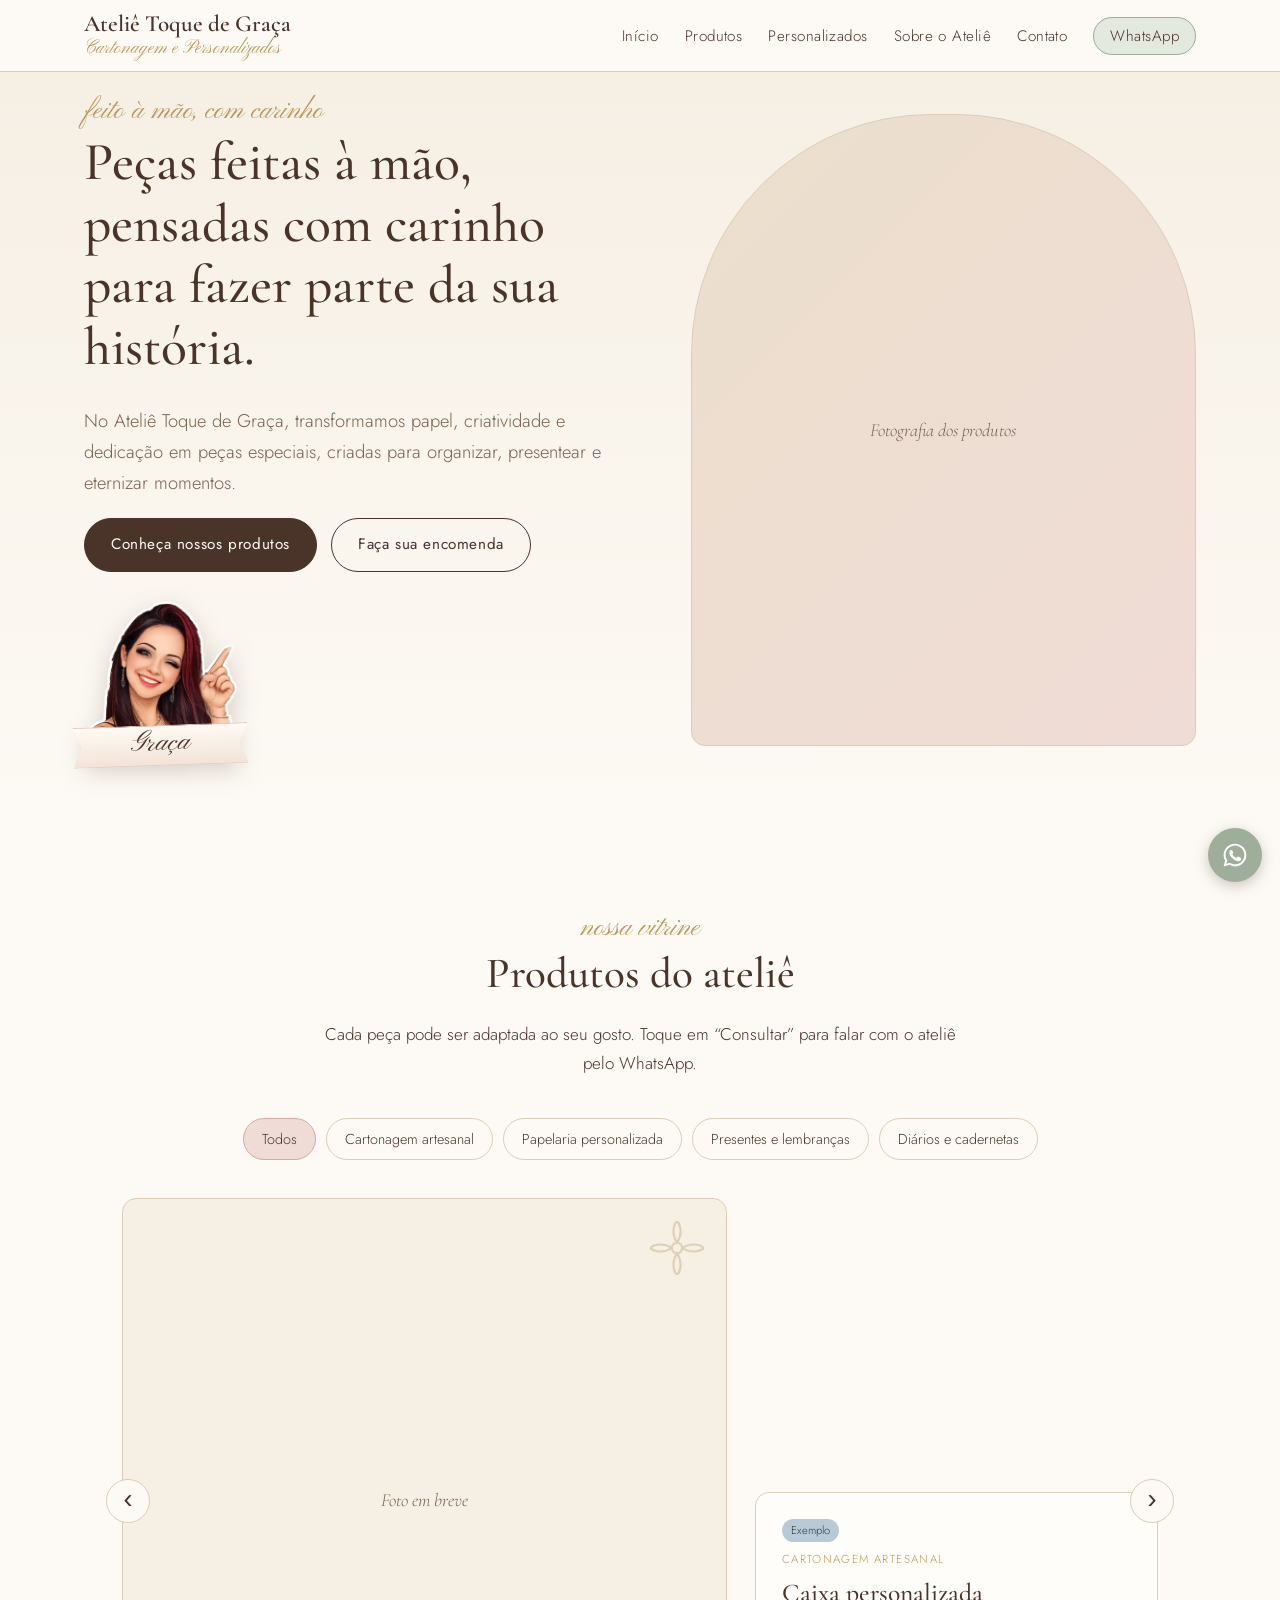
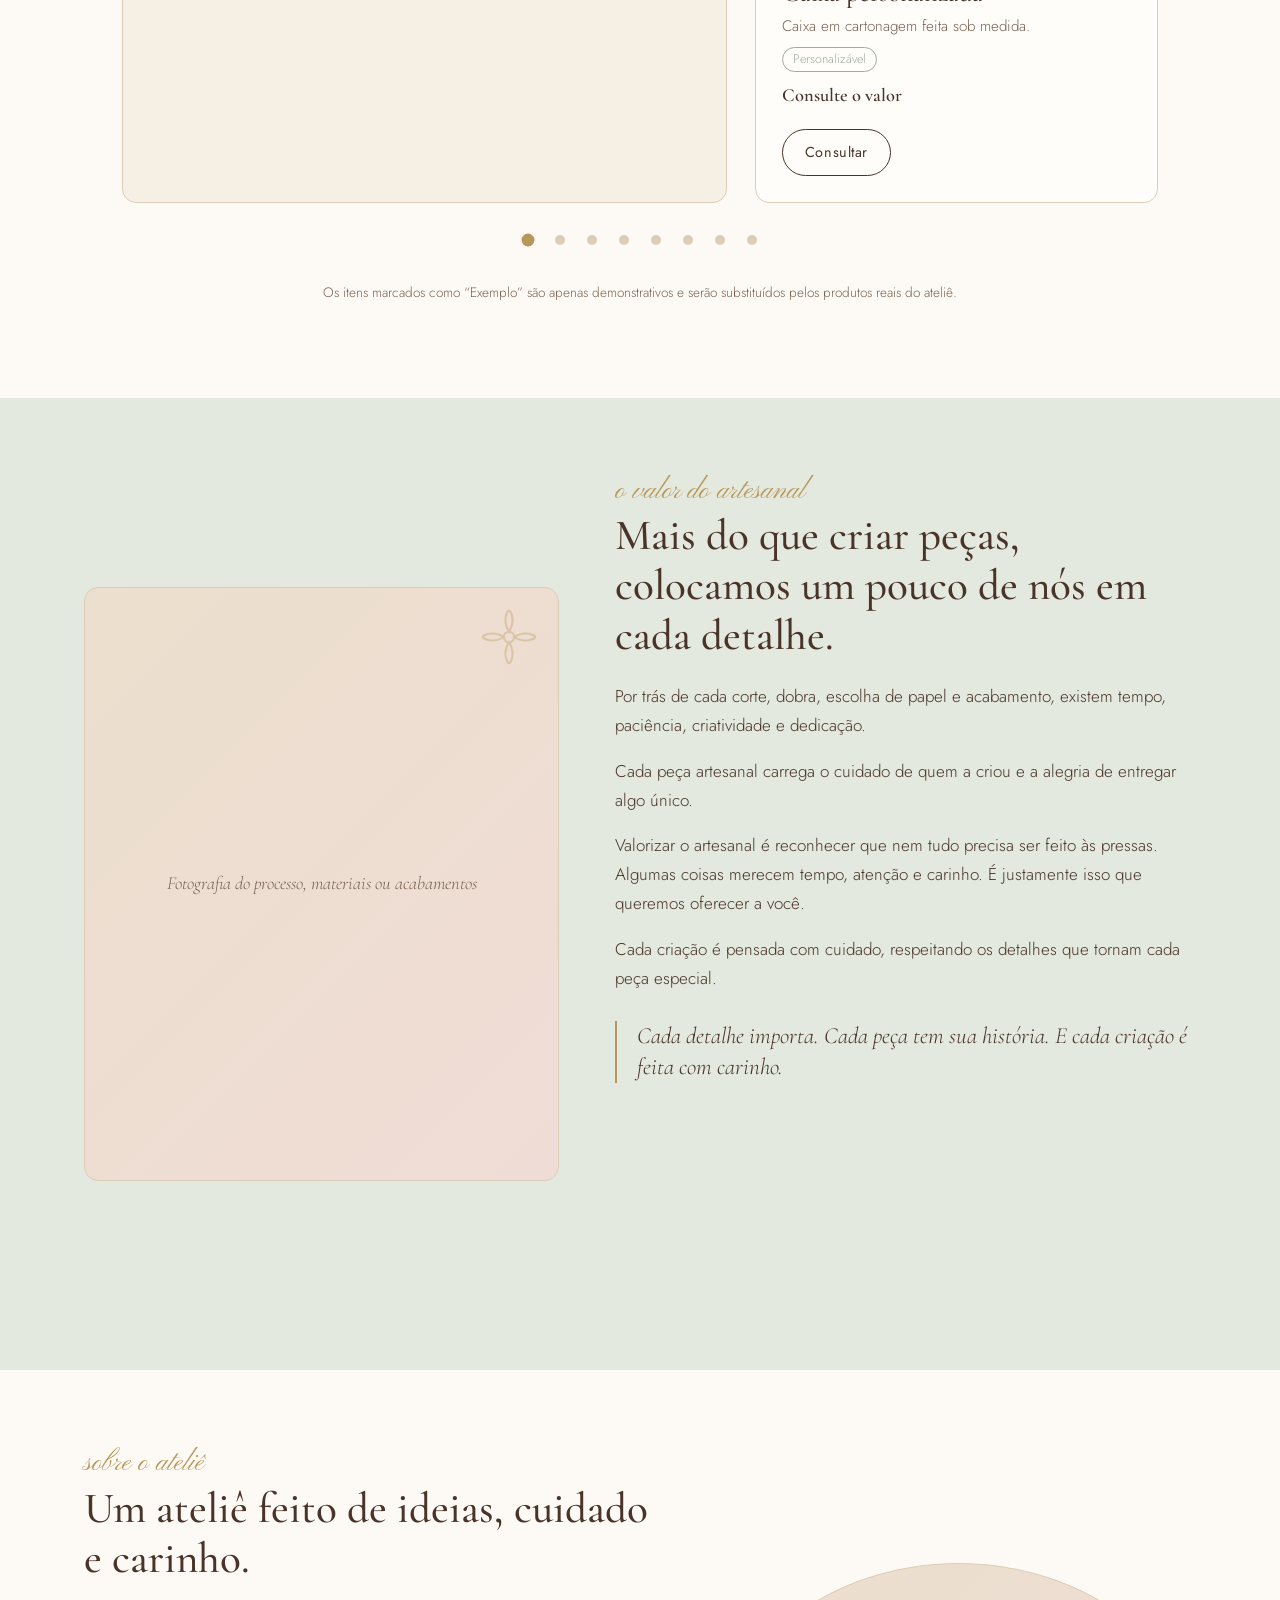
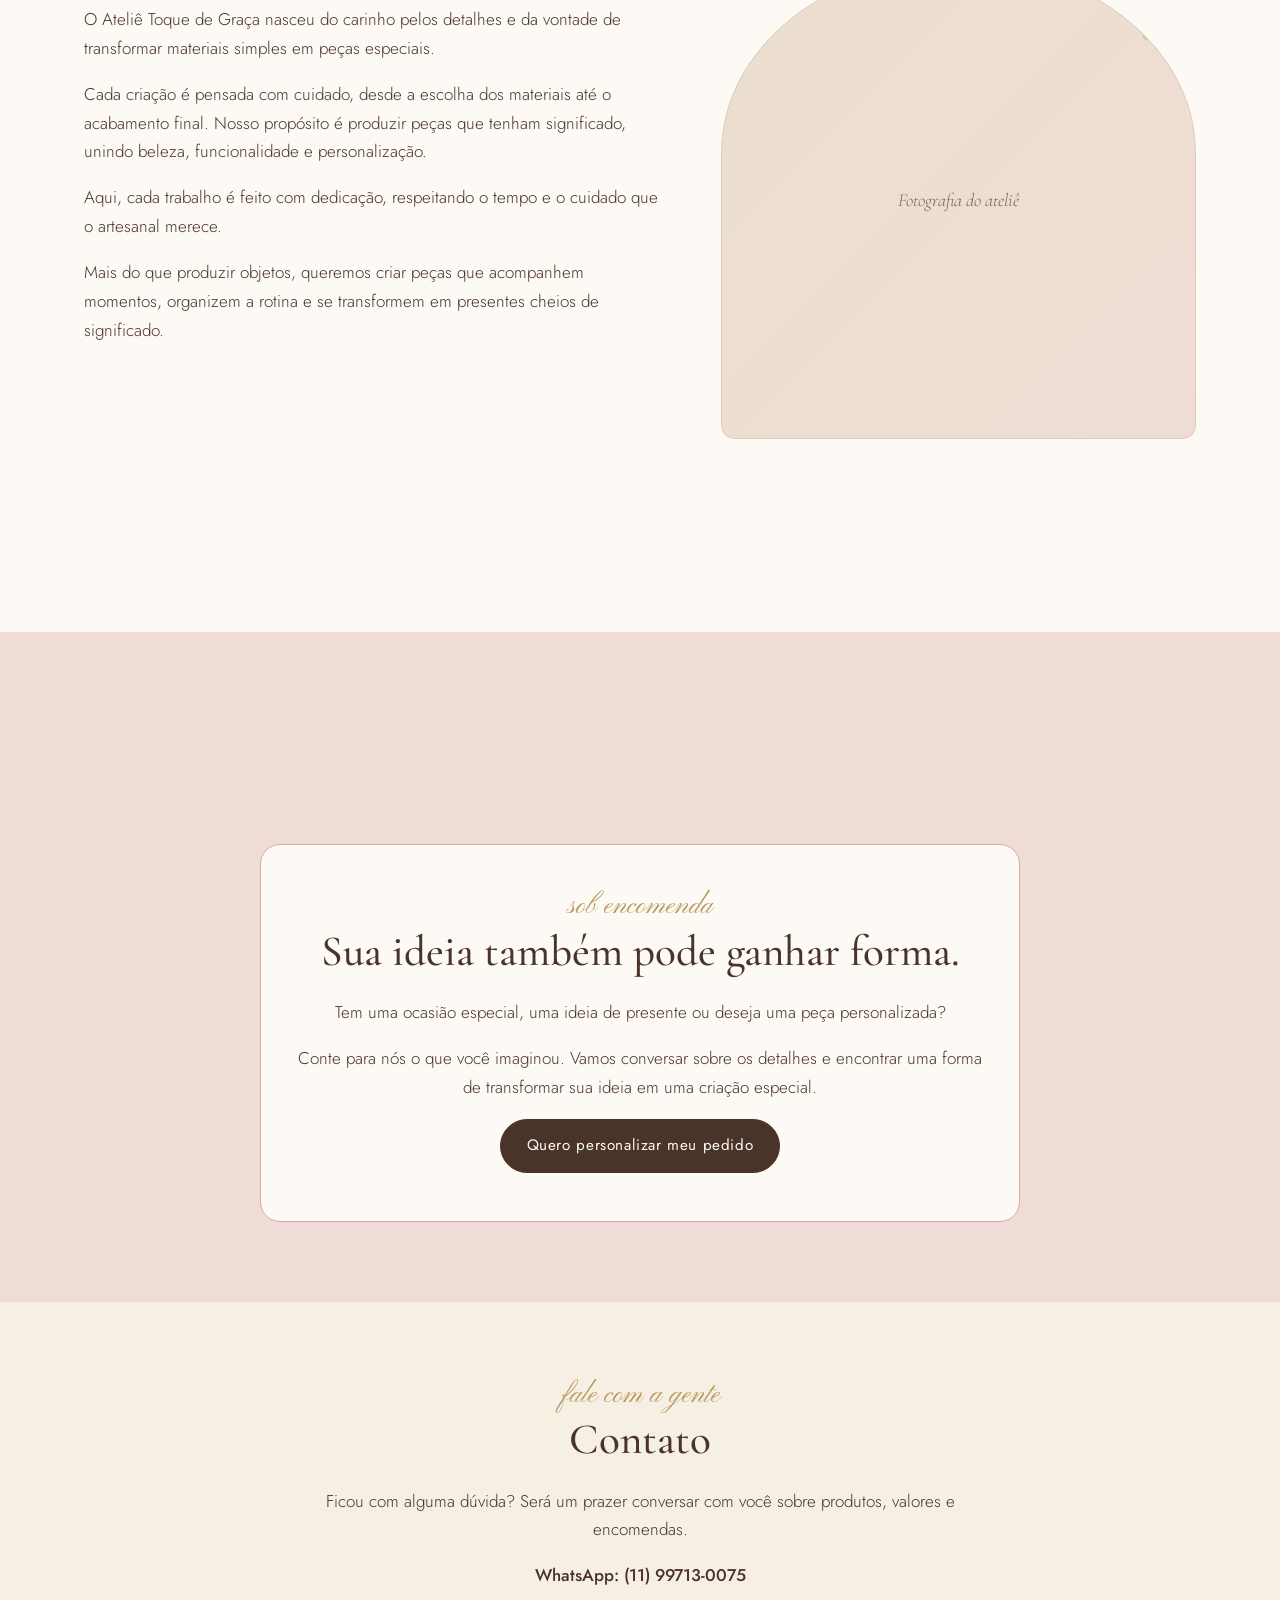
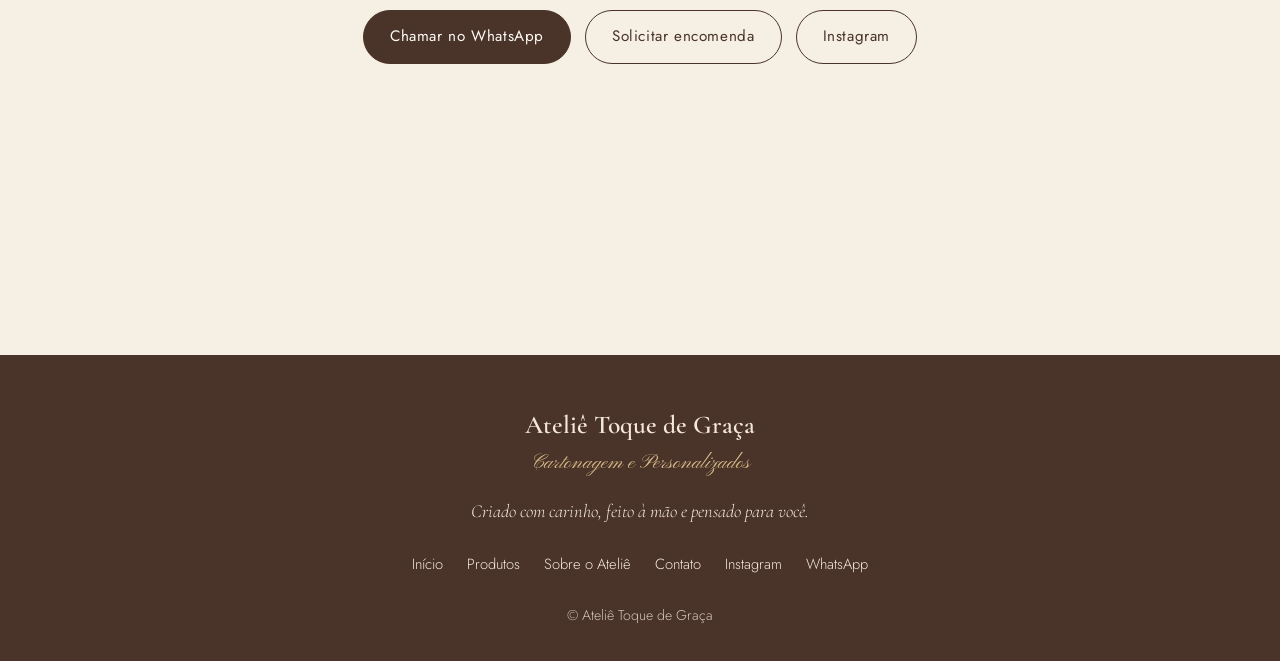
==== commit 0e4be933: "Graça com espaço próprio em cada seção" ====
--- a/index.html
+++ b/index.html
@@ -49,12 +49,13 @@
         <a class="btn btn-solid" href="#produtos">Conheça nossos produtos</a>
         <a class="btn btn-line" data-wa="encomenda" href="#">Faça sua encomenda</a>
       </div>
+      <!-- Espaço da Graça nesta seção (ela fica aqui com o balão ao lado, sem cobrir textos nem fotos).
+           data-fala = o que ela diz; separe falas alternativas com | -->
+      <div class="ponto palco-secao" data-fala="Oi, eu sou a Graça! Seja bem-vinda ao meu ateliê ✨|Voltou pro começo? Que bom te ver por aqui! 💕"></div>
     </div>
     <div class="hero-visual">
       <!-- Foto de abertura: images/inicio/principal.jpg -->
       <div class="ph arch" data-img="images/inicio/principal.jpg" data-alt="Peças artesanais do Ateliê Toque de Graça" data-label="Fotografia dos produtos"></div>
-      <!-- Lugar onde a Graça fica nesta seção. data-fala = o que ela diz (separe alternativas com | ) -->
-      <div class="ponto ponto-inicio" data-balao="cima" data-fala="Oi, eu sou a Graça! Seja bem-vinda ao meu ateliê ✨|Voltou pro começo? Que bom te ver por aqui! 💕"></div>
     </div>
   </div>
 </section>
@@ -86,7 +87,6 @@
     <!-- Foto do processo: images/atelie/processo.jpg -->
     <div class="foto revela">
       <div class="ph" data-img="images/atelie/processo.jpg" data-alt="Processo de criação no ateliê" data-label="Fotografia do processo, materiais ou acabamentos"></div>
-      <div class="ponto ponto-artesanal" data-lado="dir" data-balao="cima" data-fala="Aqui é onde a mágica acontece: corte, dobra e muito carinho ✂️|Cada pecinha passa pelas minhas mãos, viu? 🌷"></div>
     </div>
     <div class="revela">
       <span class="eyebrow">o valor do artesanal</span>
@@ -96,6 +96,7 @@
       <p>Valorizar o artesanal é reconhecer que nem tudo precisa ser feito às pressas. Algumas coisas merecem tempo, atenção e carinho. É justamente isso que queremos oferecer a você.</p>
       <p>Cada criação é pensada com cuidado, respeitando os detalhes que tornam cada peça especial.</p>
       <blockquote>Cada detalhe importa. Cada peça tem sua história. E cada criação é feita com carinho.</blockquote>
+      <div class="ponto palco-secao" data-fala="Aqui é onde a mágica acontece: corte, dobra e muito carinho ✂️|Cada pecinha passa pelas minhas mãos, viu? 🌷"></div>
     </div>
   </div>
 </section>
@@ -109,11 +110,11 @@
       <p>Cada criação é pensada com cuidado, desde a escolha dos materiais até o acabamento final. Nosso propósito é produzir peças que tenham significado, unindo beleza, funcionalidade e personalização.</p>
       <p>Aqui, cada trabalho é feito com dedicação, respeitando o tempo e o cuidado que o artesanal merece.</p>
       <p>Mais do que produzir objetos, queremos criar peças que acompanhem momentos, organizem a rotina e se transformem em presentes cheios de significado.</p>
+      <div class="ponto palco-secao" data-fala="Esse é o meu cantinho! Foi aqui que tudo começou 🏡|Pode entrar, o ateliê é seu também ✨"></div>
     </div>
     <!-- Foto do ateliê: images/atelie/atelie.jpg -->
     <div class="foto revela">
       <div class="ph" data-img="images/atelie/atelie.jpg" data-alt="O ateliê e seus materiais" data-label="Fotografia do ateliê"></div>
-      <div class="ponto ponto-sobre" data-balao="cima" data-fala="Esse é o meu cantinho! Foi aqui que tudo começou 🏡|Pode entrar, o ateliê é seu também ✨"></div>
     </div>
   </div>
 </section>
@@ -135,7 +136,6 @@
   <div class="wrap revela" style="text-align:center;max-width:680px">
     <span class="eyebrow">fale com a gente</span>
     <h2>Contato</h2>
-    <div class="ponto ponto-contato" data-balao="cima" data-fala="Me chama no WhatsApp, vou adorar conversar com você! 📲|É só clicar ali que eu respondo rapidinho 😉"></div>
     <p>Ficou com alguma dúvida? Será um prazer conversar com você sobre produtos, valores e encomendas.</p>
     <p><strong style="font-weight:500">WhatsApp: (11) 99713-0075</strong></p>
     <div class="links">
@@ -143,6 +143,7 @@
       <a class="btn btn-line" data-wa="encomenda" href="#">Solicitar encomenda</a>
       <a class="btn btn-line" data-ig href="#" hidden>Instagram</a>
     </div>
+    <div class="ponto palco-secao" data-fala="Me chama no WhatsApp, vou adorar conversar com você! 📲|É só clicar ali que eu respondo rapidinho 😉"></div>
   </div>
 </section>
 </main>
--- a/style.css
+++ b/style.css
@@ -132,7 +132,7 @@
 
 /* ================= GRAÇA, A APRESENTADORA =================
    Uma só Graça, posicionada pelo script no "ponto" (.ponto) da seção que está na tela.
-   Para mudar onde ela fica em cada seção, ajuste os .ponto-* abaixo. */
+   Em cada seção ela tem um espaço reservado (.palco-secao) para não cobrir textos nem fotos. */
 :root{--gw:clamp(112px,12vw,156px);--gh:calc(var(--gw) * 1.06)}
 body{overflow-x:clip}
 .graca{position:absolute;left:0;top:0;z-index:40;margin:0;width:var(--gw);pointer-events:none;
@@ -152,6 +152,7 @@
   border:1px solid var(--rose);border-radius:22px;padding:12px 18px;box-shadow:0 10px 26px rgba(74,51,41,.14);
   opacity:0;transform:translateY(8px) scale(.94);transition:opacity .3s ease,transform .35s cubic-bezier(.3,1.5,.5,1)}
 .balao.mostra{opacity:1;transform:none}
+.balao.medindo{transform:none!important;transition:none!important}
 .balao::before{content:"";position:absolute;width:16px;height:16px;background:var(--card);border:1px solid var(--rose);border-top:0;border-right:0}
 .balao.b-dir{left:calc(100% + 14px);top:8%;transform-origin:0 50%}
 .balao.b-dir::before{left:-9px;top:22px;transform:rotate(45deg)}
@@ -170,16 +171,22 @@
 /* pontos: onde os pés da Graça ficam em cada seção (altura 0 = linha do chão) */
 .ponto{position:absolute;width:var(--gw);height:0;pointer-events:none}
 .hero-visual,.foto,.box,.contact .wrap{position:relative}
-.ponto-inicio{left:-34px;bottom:-26px}
-.ponto-artesanal{right:-26px;bottom:-22px}
-.ponto-sobre{left:-26px;bottom:-22px}
 /* sob encomenda: em pé em cima da moldura, com a faixa apoiada na borda */
 .custom{padding-top:calc(var(--gh) + 50px)}
 .ponto-encomenda{right:56px;top:calc(var(--gw) * .1)}
-.ponto-contato{left:-200px;bottom:6px}
 /* vitrine: espaço onde ela anda de um lado para o outro */
 .apresentadora{max-width:820px;margin:0 auto 18px}
 .palco.ponto{position:relative;width:auto;height:calc(var(--gh) + 18px)}
+/* espaço reservado da Graça nas seções: ela à esquerda, balão à direita */
+.palco-secao.ponto{position:relative;width:auto;height:calc(var(--gh) + 18px);margin-top:26px}
+.contact .palco-secao.ponto{max-width:540px;margin:30px auto 0}
+/* no início, telas largas: tudo um pouco mais compacto para a Graça aparecer já na abertura */
+@media(min-width:821px){
+  .hero{padding-top:26px}
+  .hero h1{font-size:clamp(2.2rem,4.6vw,3.35rem)}
+  .hero .actions{margin-top:20px}
+  .hero .palco-secao.ponto{margin-top:10px}
+}
 
 @media(min-width:1000px){
   .stage .apresentadora{position:absolute;top:0;right:0;width:calc((100% - 28px) / 2.5);margin:0;z-index:4}
@@ -189,12 +196,7 @@
 @media(max-width:820px){
   .hero-visual{max-width:380px;margin:0 auto;width:100%}
   .hero-visual .arch{max-width:none}
-  .ponto-inicio{left:-12px}
   .about .split .foto{order:-1;max-width:420px;margin:0 auto;width:100%}
-  .ponto-artesanal{right:-8px}
-  .ponto-sobre{left:-8px}
-  .contact{padding-bottom:calc(var(--gh) + 115px)}
-  .ponto-contato{left:auto;right:8px;top:auto;bottom:calc(-1 * var(--gh) - 84px)}
 }
 @media(max-width:760px){
   .slide{grid-template-columns:1fr;gap:16px}
